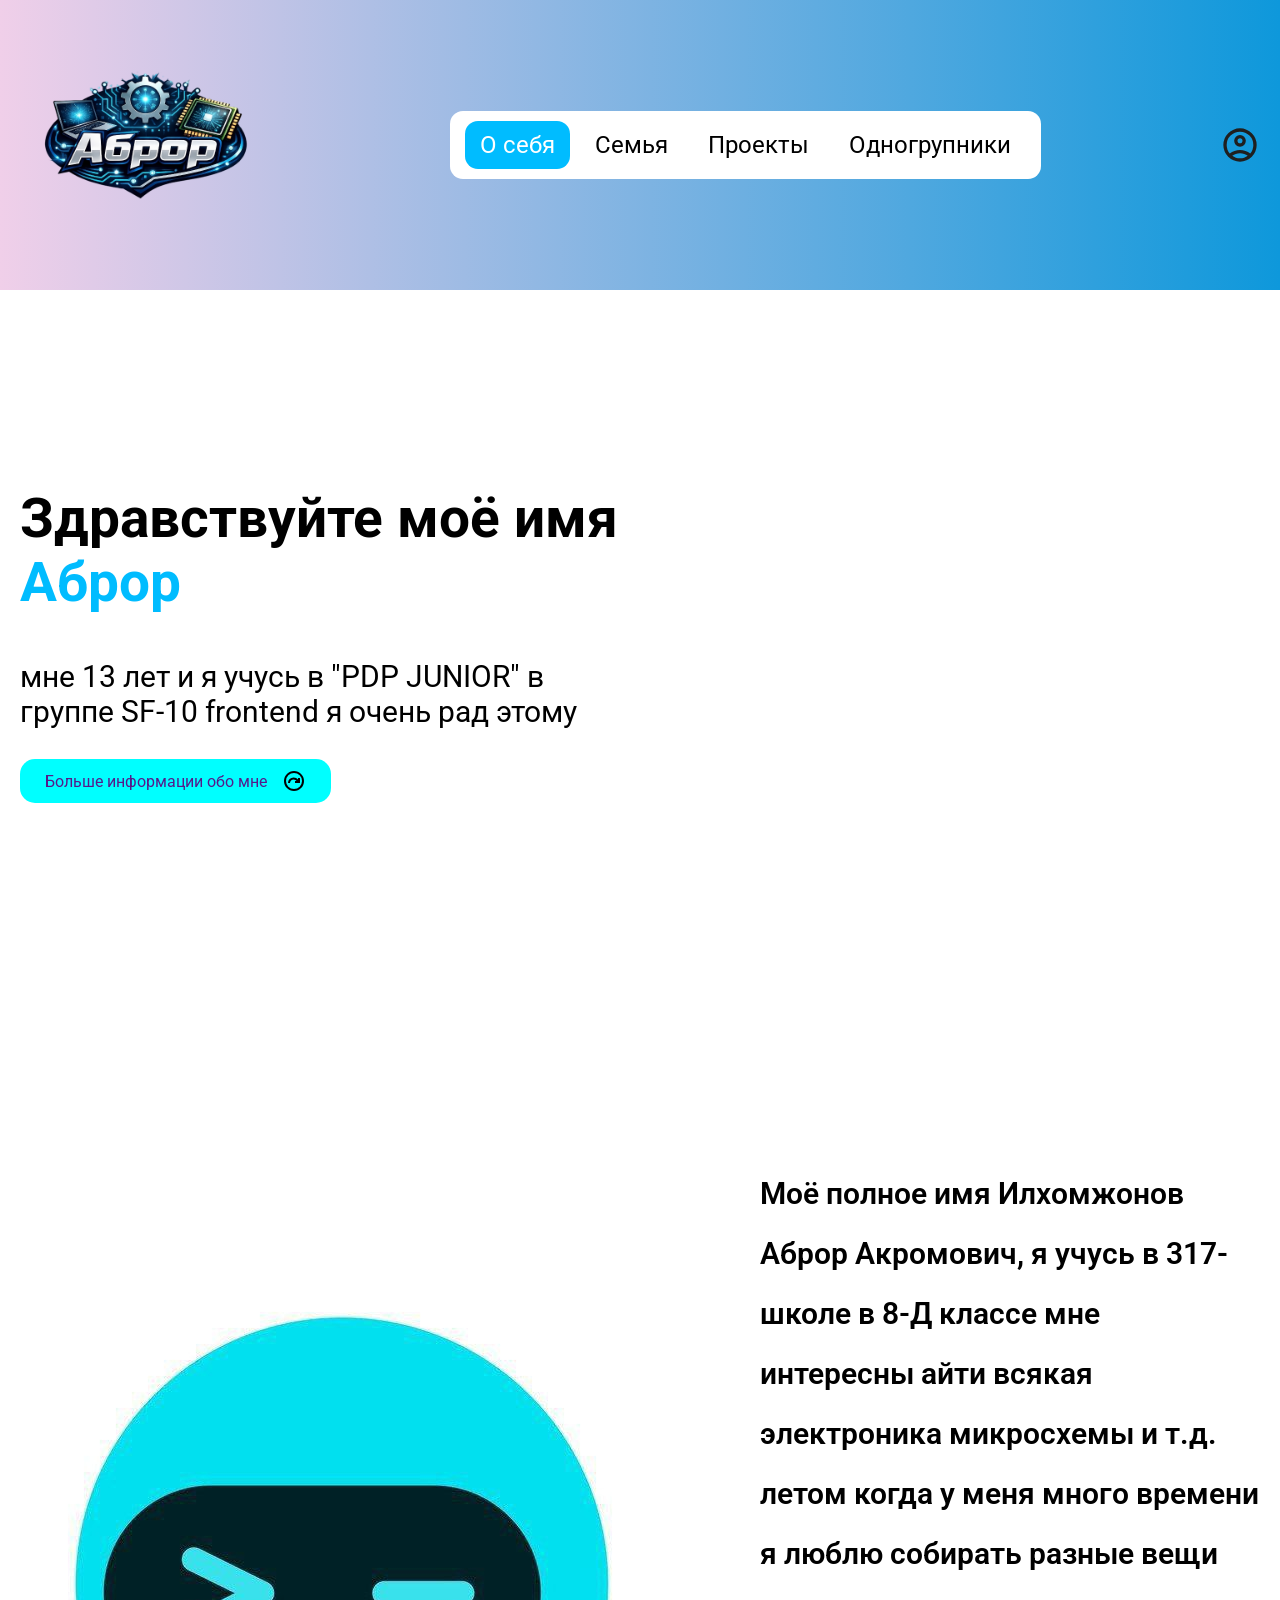
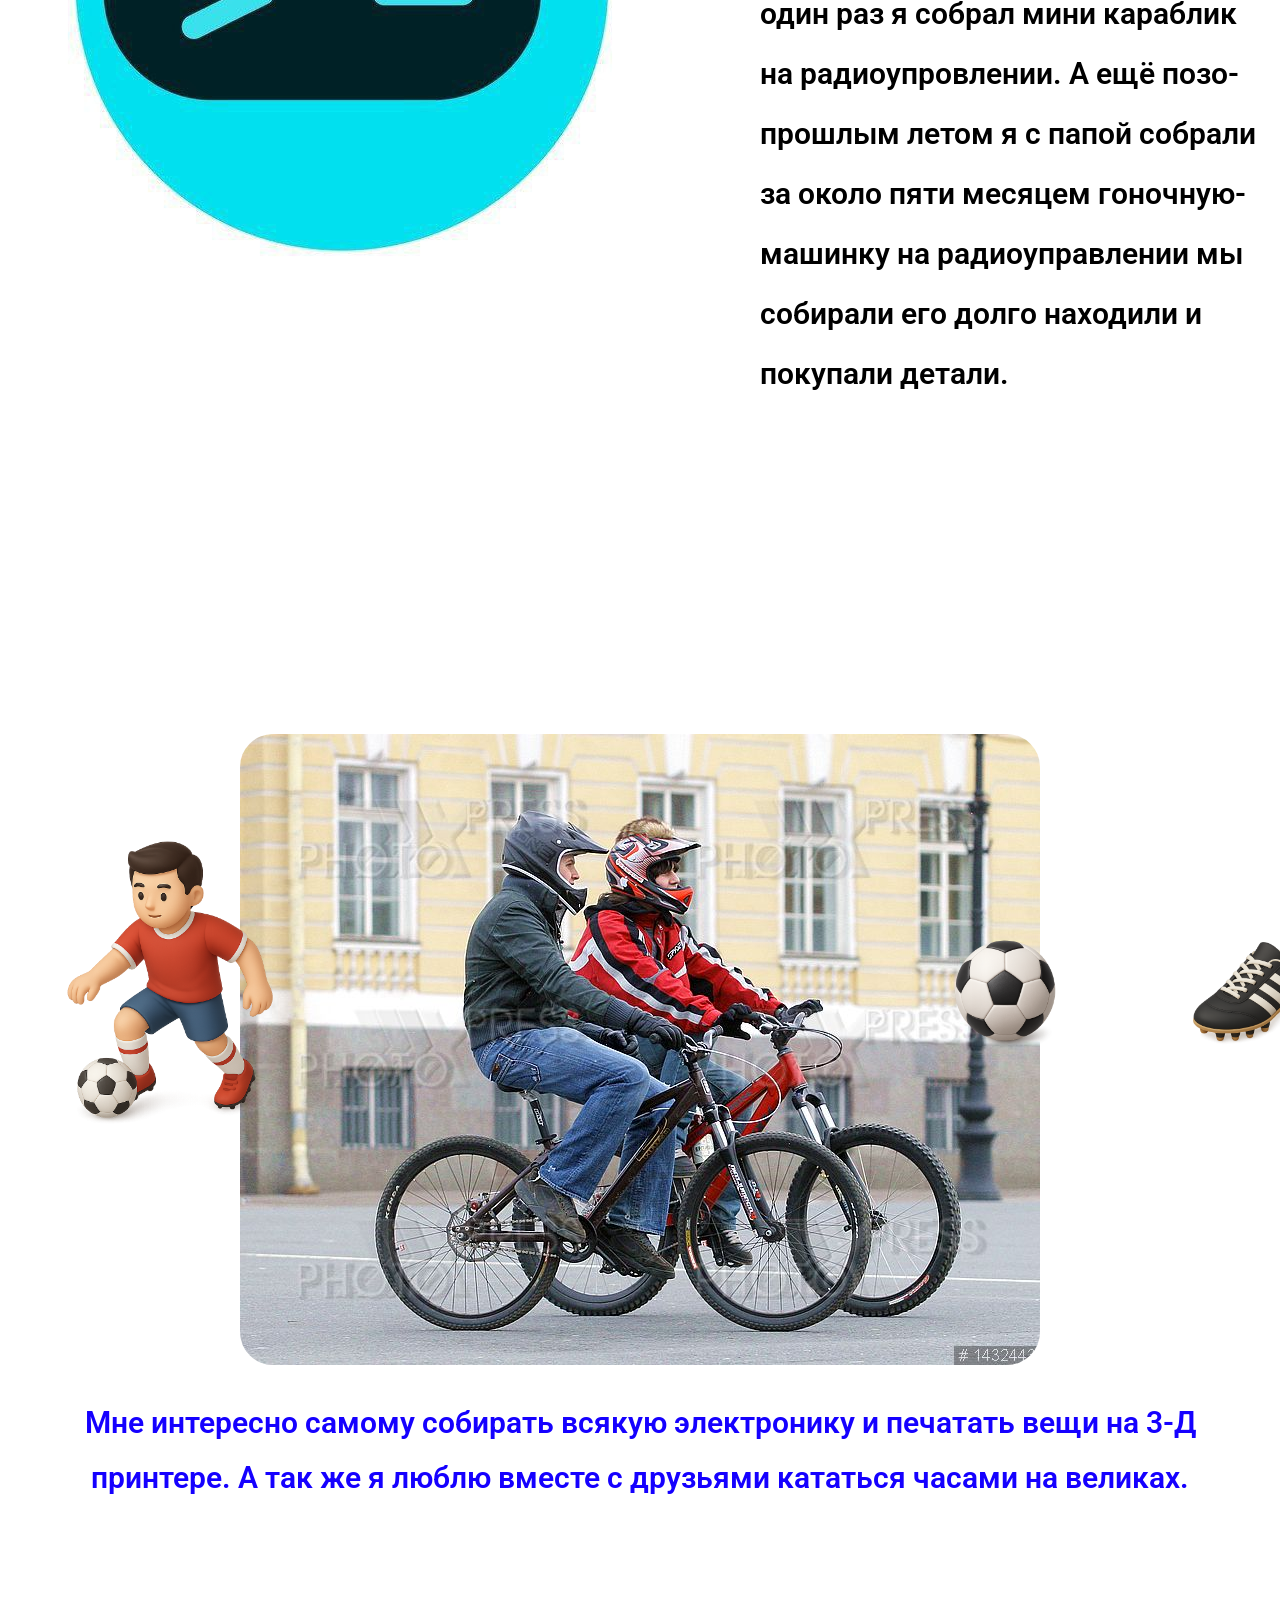
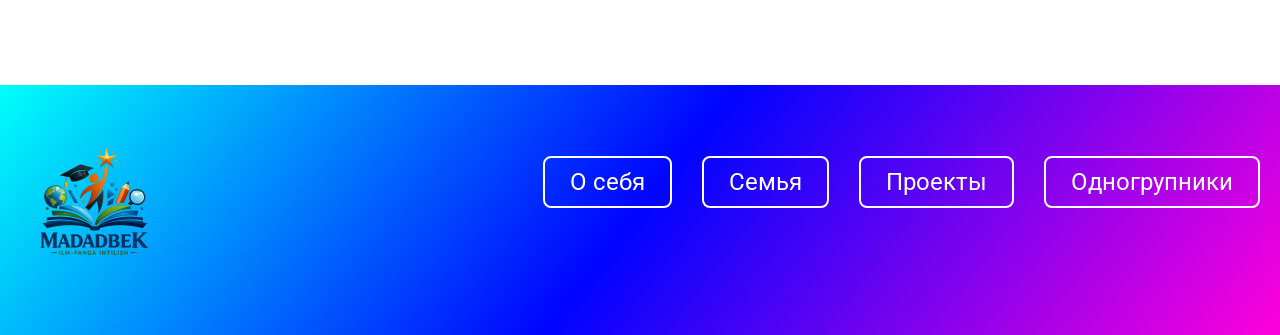
==== index.html @ 568f7637 "kkk" ====
<!DOCTYPE html>
<html lang="en">
<head>
    <meta charset="UTF-8">
    <meta name="viewport" content="width=device-width, initial-scale=1.0">
    <title>Abror-portfolio</title>
    <link rel="stylesheet" href="https://unpkg.com/aos@next/dist/aos.css">
    <link rel="stylesheet" href="./main.css">
</head>
<body>
    
    <header class="site-header">
        <div class="container">
            
            <div class="header-wrapper">
                
                <a href="./index.html" data-aos="slide-right">
                    <img src="./img/my-logo.png" width="250" alt="image">
                </a>
                
                <nav class="navbar" data-aos="slide-down" data-aos-duration="1500" data-aos-easing="linear">
                    <ul class="navbar-list">
                        <li class="navbar-item">
                            <a class="navbar-link firdavs" href="./index.html">
                                О себя
                            </a>
                        </li>
                        
                        <li class="navbar-item">
                            <a class="navbar-link" href="./family.html">
                                Семья
                            </a>
                        </li>
                        
                        <li class="navbar-item">
                            <a class="navbar-link" href="./projects.html">
                                Проекты
                            </a>
                        </li>
                        
                        <li class="navbar-item">
                            <a class="navbar-link" href="./friends.html">
                                Одногрупники
                            </a>
                        </li>
                    </ul>
                </nav>
                
                <div class="header-box">
                    <label for="modal-toggle" class="account-btn">
                        <img class="account-img" width="40" src="./images/account.svg" alt="">
                    </label>
                    
                    <input type="checkbox" id="modal-toggle" />
                    
                    <div class="modal">
                        <div class="modal-content">
                            <label for="modal-toggle" class="close-btn">&times;</label>
                            
                            <h2>Kirish</h2>
                            
                            <form>
                                <input type="email" placeholder="Email" required>
                                <input type="password" placeholder="Parol" required>
                                <button type="submit">Вход</button>
                            </form>
                        </div>
                    </div>
                </div>
                
            </div>
            
        </div>
    </header>
    
    <main class="site-main">
        <section class="hero">
            <div class="container">
                
                <div class="hero-wrapper">
                    <div class="hero-texts-wrapper">
                        <h1 class="hero-title" data-aos="fade-down">
                            Здравствуйте моё имя
                            <span class="hero-span">
                                Аброр
                            </span>
                        </h1>
                        
                        <p class="hero-desc" data-aos="fade-down" data-aos-delay="500">
                            мне 13 лет и я учусь в  "PDP JUNIOR" в группе SF-10 frontend я очень рад этому
                        </p>
                        
                        <a class="hero-link" href="" data-aos="fade-down" data-aos-delay="700">
                            Больше информации обо мне
                            <img src="./images/necticon.svg" alt="">
                        </a>
                        
                        <ul class="social-list" data-aos="fade-down" data-aos-delay="1000">
                            <li class="social-item">
                                <a class="social-link" href="">
                                    <img src="./images/facebook.svg" alt="">
                                </a>
                            </li>
                            
                            <li class="social-item">
                                <a class="social-link" href="">
                                    <img src="./images/twitter.svg" alt="">
                                </a>
                            </li>
                            
                            <li class="social-item">
                                <a class="social-link" href="">
                                    <img src="./images/instagram.svg" alt="">
                                </a>
                            </li>
                        </ul>
                    </div>
                    
                    <img data-aos="zoom-out" src="./одногрупники/Abror.png" width="500" alt="">
                    
                </div>
                
                
            </div>
        </section>
        
        <section class="aboutme">
            
            <img class="robot-img" data-aos="fade-right" 
            data-aos-duration="2000"
            data-aos-delay="1000"
            src="./images/robot2.png" alt="">
            
            <div class="container">
                
                <div class="aboutme-wrapper">
                    
                    <img src="./images/pdplogo.jpg" alt="">
                    
                    <div class="aboutme-text-wrapper">
                        
                        <p class="aboutme-desc">
                            Моё полное имя Илхомжонов Аброр Акромович, я учусь в 317-школе в 8-Д классе мне интересны айти всякая электроника микросхемы и т.д. летом когда у меня много времени я люблю собирать разные вещи один раз я собрал мини караблик на радиоупровлении. А ещё позо-прошлым летом я с папой собрали за около пяти месяцем гоночную-машинку на радиоуправлении мы собирали его долго находили и покупали детали. 
                        </p>
                        
                    </div>
                    
                </div>
                
            </div>
        </section>
        
        <section class="hobby">
            
            <img class="player" src="./images/soccerplayer.png" alt="">
            <img class="ball"
            src="./images/soccerball.png" 
            
            alt="">
            
            <img class="boots" 
            src="./images/soccerboots.png" 
            data-aos="slide-left"
            data-aos-duration="1000"
            data-aos-delay="500"
            alt="">
            
            <div class="container">
                
                <img class="hobby-img" src="./img/image.png" alt="image">
                
                <p class="hobby-desc">
                    Мне интересно самому собирать всякую электронику и печатать вещи на 3-Д принтере. 
                    А так же я люблю вместе с друзьями кататься часами на великах.
                </p>
                
            </div>
        </section>
    </main>
    
    <footer class="site-footer">
        <div class="container">
            
            <div class="footer-wrapper">
                
                <a class="logo-link" href="./index.html">
                    <img class="logo-img" width="150" src="./images/logoimg.png" alt="">
                </a>
                
                <ul class="footer-list">
                    <li class="footer-item" data-aos="slide-down" data-aos-duration="1000" data-aos-delay="500">
                        <a class="footer-link"
                        
                        href="#">
                        О себя
                    </a>
                </li>
                
                <li class="footer-item"  data-aos="slide-down" data-aos-duration="1000" data-aos-delay="700">
                    <a class="footer-link" href="#">
                        Семья
                    </a>
                </li>
                
                <li class="footer-item"  data-aos="slide-down" data-aos-duration="1000" data-aos-delay="900">
                    <a class="footer-link" href="#">
                        Проекты
                    </a>
                </li>
                
                <li class="footer-item"  data-aos="slide-down" data-aos-duration="1000" data-aos-delay="1100">
                    <a class="footer-link footer-friends-link" href="#">
                        Одногрупники
                    </a>
                </li>
            </ul>
            
        </div>
        
    </div>
</footer>


<script src="https://unpkg.com/aos@next/dist/aos.js"></script>

<script>
    AOS.init();
</script>

</body>
</html>
---- main.css ----
@import url(https://fonts.googleapis.com/css2?family=Roboto:wght@100;200;300;400;500;600;800;900&display=swap);

body {
  font-family: 'Roboto', sans-serif;
}

*,
*::before,
*::after {
  box-sizing: border-box;
}

html {
  scroll-behavior: smooth;
}

body {
  margin: 0;
  overflow-x: hidden;
  /* font-family: serif; */
}

img {
  display: block;
}

ul {
  list-style-type: none;
  margin-block: 0;
  padding-left: 0;
}

a {
  text-decoration-line: none;
}

.container {
  max-width: 1340px;
  width: 100%;
  margin-inline: auto;
  padding-inline: 20px;
}

.site-header {
  padding-block: 20px;
  background: linear-gradient(90deg, #f0cfe9, #0e98db);
}

.header-wrapper {
  display: flex;
  justify-content: space-between;
  align-items: center;
}

.navbar {
  background-color: #fff;
  padding: 20px 15px;
  border-radius: 13px;
}

.navbar-list {
  display: flex;
  align-items: center;
  gap: 10px;
}

.navbar-link {
  font-size: 24px;
  padding: 10px 15px;
  border-radius: 13px;
  color: #000000;
  
}

.firdavs {
  background-color: #00bcff;
  color: #fff;
}

.header-box {
  display: flex;
  align-items: center;
}

.darkmode-btn {
  display: flex;
  background-color: transparent;
  border: none;
}

.account-btn {
  background-color: transparent;
  border: none;
}

.light-img {
  display: none;
}

/* ================================================================================== */

.hero {
  padding-block: 150px;
}

.hero-wrapper {
  display: flex;
  justify-content: space-between;
  align-items: center;
}

.hero-texts-wrapper {
  width: 600px;
}

.hero-title {
  font-size: 55px;
}

.hero-desc {
  font-size: 30px;
}

.hero-span {
  color: #00bcff;
}

.hero-link {
  display: flex;
  align-items: center;
  gap: 15px;
  background-color: aqua;
  width: max-content;
  padding: 10px 25px;
  border-radius: 15px;
}

.social-list {
  display: flex;
  align-items: center;
  gap: 20px;
}

/* ================================================================================== */

.aboutme {
  padding-block: 150px;
  position: relative;
}

.robot-img {
  width: 200px;
  position: absolute;
  right: 0;
}

.aboutme-wrapper {
  display: flex;
  justify-content: space-between;
  align-items: center;
}

.aboutme-text-wrapper {
  width: 500px;
}

.aboutme-desc {
  font-size: 30px;
  font-weight: 600;
  line-height: 60px;
}

.hobby {
  padding-block: 150px;
  position: relative;
}

.player {
  width: 300px;
  position: absolute;
  left: 20px;
  top: 250px;
}

.ball {
  width: 150px;
  position: absolute;
  right: 200px;
  top: 30%;
  animation-name: ball;
  animation-duration: 4s;
  animation-iteration-count: 1;
  animation-delay: 700;
}

.boots {
  width: 150px;
  position: absolute;
  right: 100px;
  top: 30%;
}

.hobby-img {
  border-radius: 33px;
  width: 800px;
  margin-inline: auto;
  
}

.hobby-desc {
  font-size: 30px;
  font-weight: 600;
  line-height: 55px;
  text-align: center;
  color: #1500ff;
}

@keyframes ball {
  0% {
    transform: translateX(-10px);
  }

  25% {
    transform: translateX(100px);
  }

  50% {
    transform: translateX(-1000px);
    
  }

  75% {
    
  }

  100% {
    transform: translateX(px);
    
  }
}

.site-footer {
  background: linear-gradient(128deg, #00fffa, #0004ff, #ff00dc);
  padding-block: 50px;
}

.footer-wrapper {
  display: flex;
  align-items: center;
  justify-content: space-between;
}

.footer-list {
  display: flex;
  gap: 30px;
}

.footer-link {
  font-size: 24px;
  border: 2px solid #ffffff;
  padding: 10px 25px;
  border-radius: 8px;
  color: #ffffff;
  transition: 0.3s linear
}

.footer-link:hover {
  background-color: #fff;
  color: #0004ff;
}

.footer-friends-link:hover {
  background-color: #fff;
  color: #ff00dc;
}



/* Hide checkbox */
#modal-toggle {
    display: none;
}

/* Modal overlay */
.modal {
    position: fixed;
    inset: 0;
    background: rgba(0,0,0,0.6);
    display: flex;
    justify-content: center;
    align-items: center;
    opacity: 0;
    pointer-events: none;
    transition: opacity 0.3s ease;
    z-index: 999;
}

/* Show modal when checked */
#modal-toggle:checked + .modal {
    opacity: 1;
    pointer-events: auto;
}

/* Modal content */
.modal-content {
    background: #fff;
    padding: 32px 28px;
    border-radius: 24px;
    width: 90%;
    max-width: 400px;
    position: relative;
    box-shadow: 0 40px 80px rgba(0,0,0,0.7);
    transform: scale(0.7);
    transition: transform 0.3s ease;
}

#modal-toggle:checked + .modal .modal-content {
    transform: scale(1);
}

/* Close button */
.close-btn {
    position: absolute;
    top: 18px;
    right: 18px;
    font-size: 26px;
    cursor: pointer;
    color: red;
    transition: color 0.3s;
}

.close-btn:hover {
    color: #f87171;
}

/* Modal header */
.modal-content h2 {
    margin-bottom: 24px;
    text-align: center;
    font-size: 26px;
    color: #000;
}

/* Form styling */
form {
    display: flex;
    flex-direction: column;
    gap: 16px;
}

input {
    padding: 12px 16px;
    border-radius: 12px;
    border: none;
    outline: none;
    font-size: 15px;
    background: #fff;
    color: #000;
    transition: background 0.3s;
    border: 2px solid #007bff;
}

input:focus {
    background: #fff;
}

form button {
    padding: 12px 16px;
    background: linear-gradient(135deg, #38bdf8, #6366f1);
    border: none;
    border-radius: 12px;
    color: #020617;
    font-weight: 600;
    cursor: pointer;
    transition: background 0.3s;
}

form button:hover {
    background: linear-gradient(135deg, #0ea5e9, #4f46e5);
}
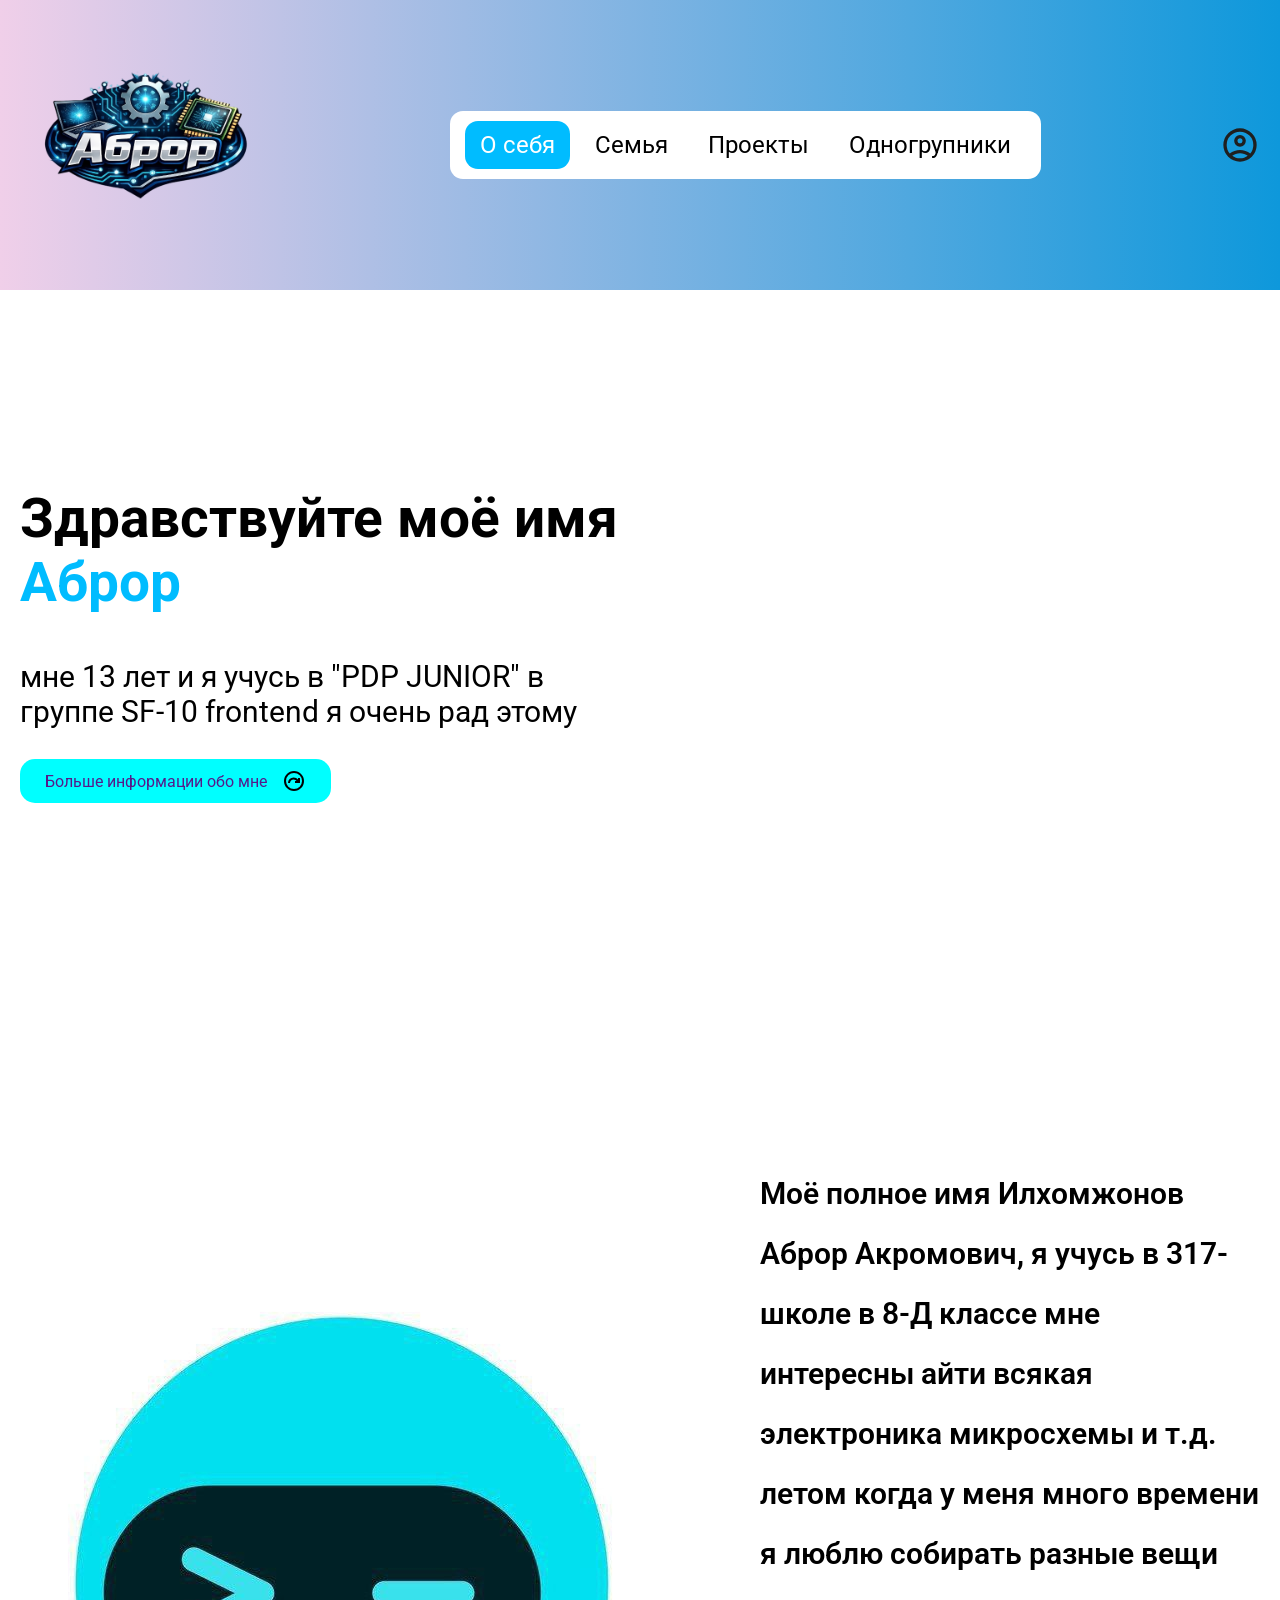
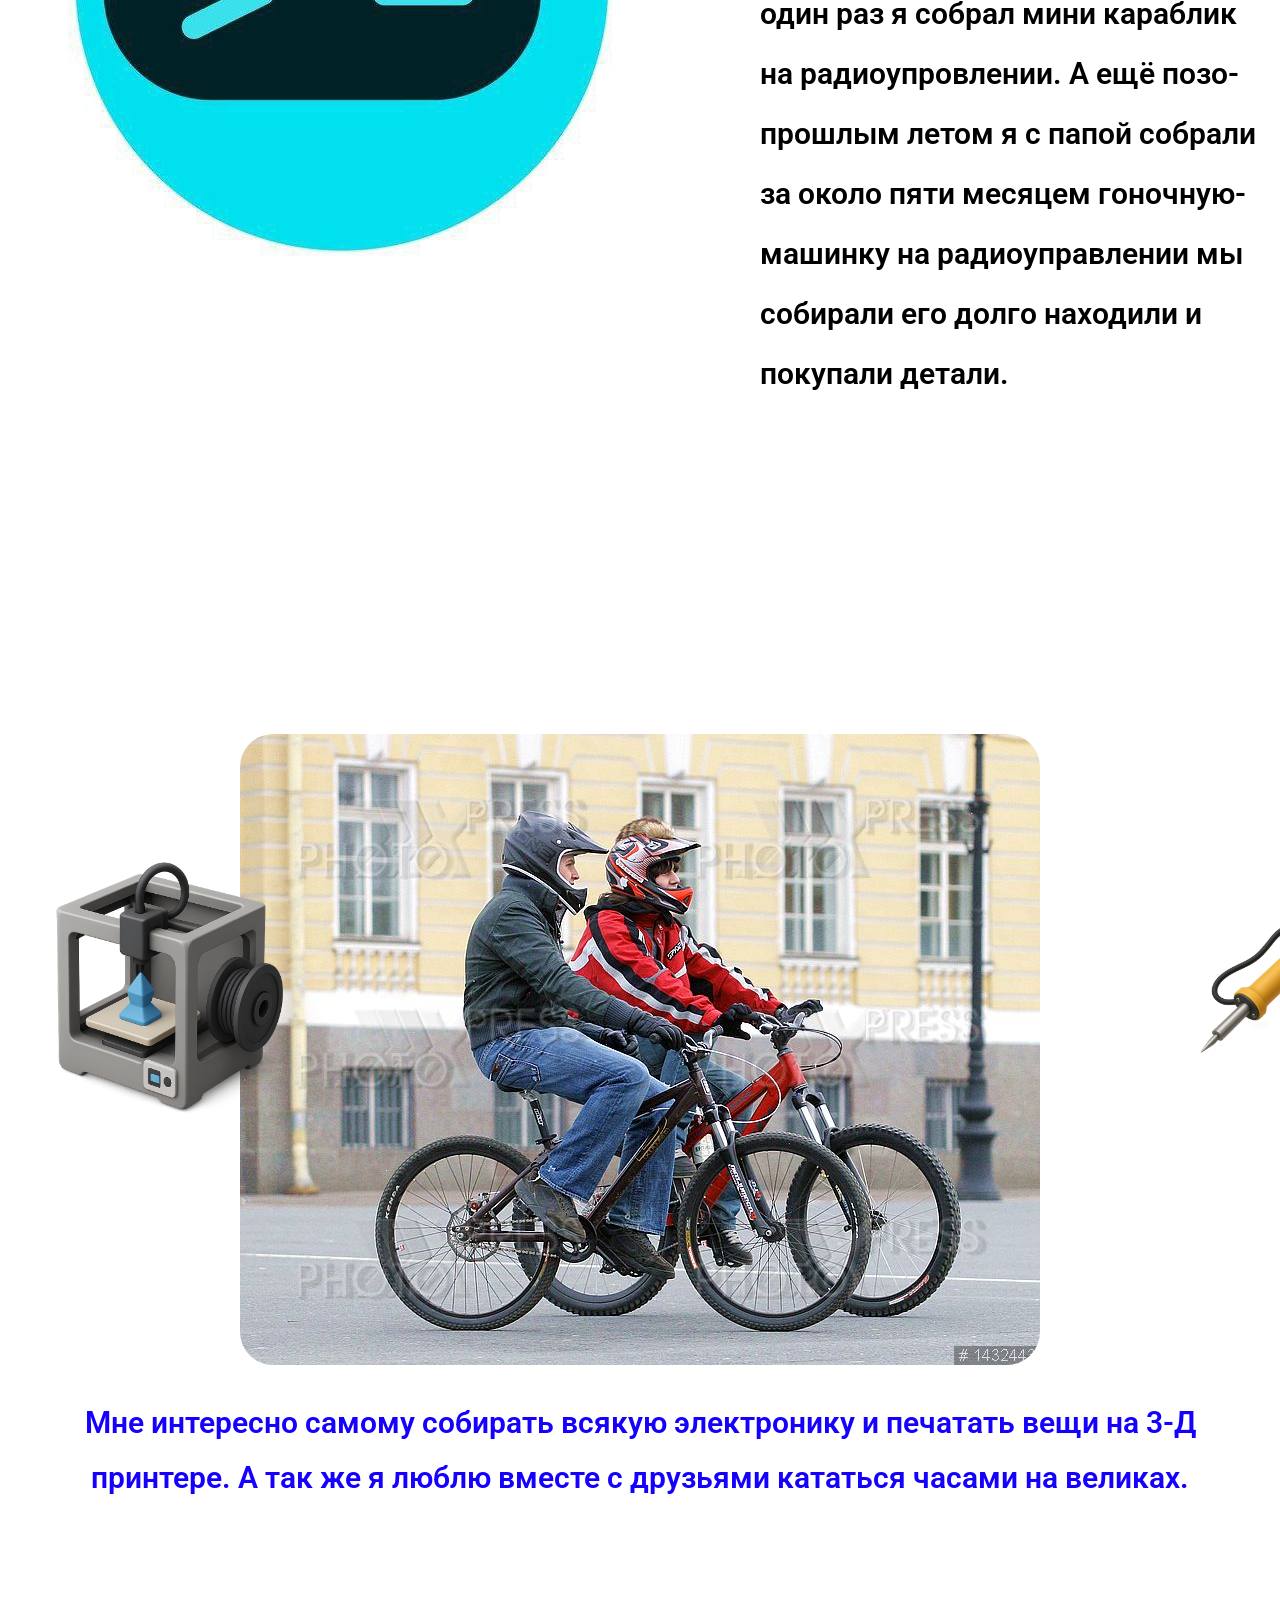
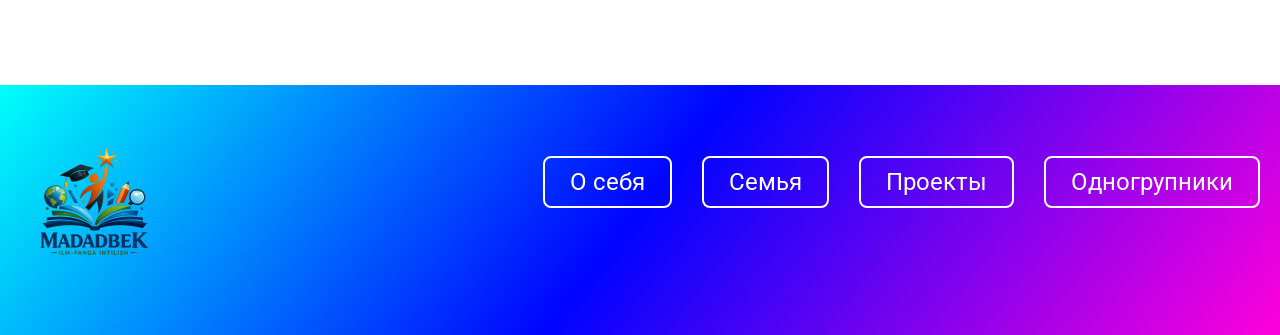
==== commit 3d9388c5: "ddd" ====
--- a/index.html
+++ b/index.html
@@ -129,7 +129,7 @@
             <img class="robot-img" data-aos="fade-right" 
             data-aos-duration="2000"
             data-aos-delay="1000"
-            src="./images/robot2.png" alt="">
+            src="./img/Microcircuits.png" alt="">
             
             <div class="container">
                 
@@ -152,21 +152,15 @@
         
         <section class="hobby">
             
-            <img class="player" src="./images/soccerplayer.png" alt="">
-            <img class="ball"
-            src="./images/soccerball.png" 
-            
-            alt="">
-            
+            <img class="player" src="./img/3d.png" alt="">            
             <img class="boots" 
-            src="./images/soccerboots.png" 
+            src="./img/Soldering iron.png" 
             data-aos="slide-left"
             data-aos-duration="1000"
             data-aos-delay="500"
             alt="">
             
-            <div class="container">
-                
+            <div class="container">            
                 <img class="hobby-img" src="./img/image.png" alt="image">
                 
                 <p class="hobby-desc">
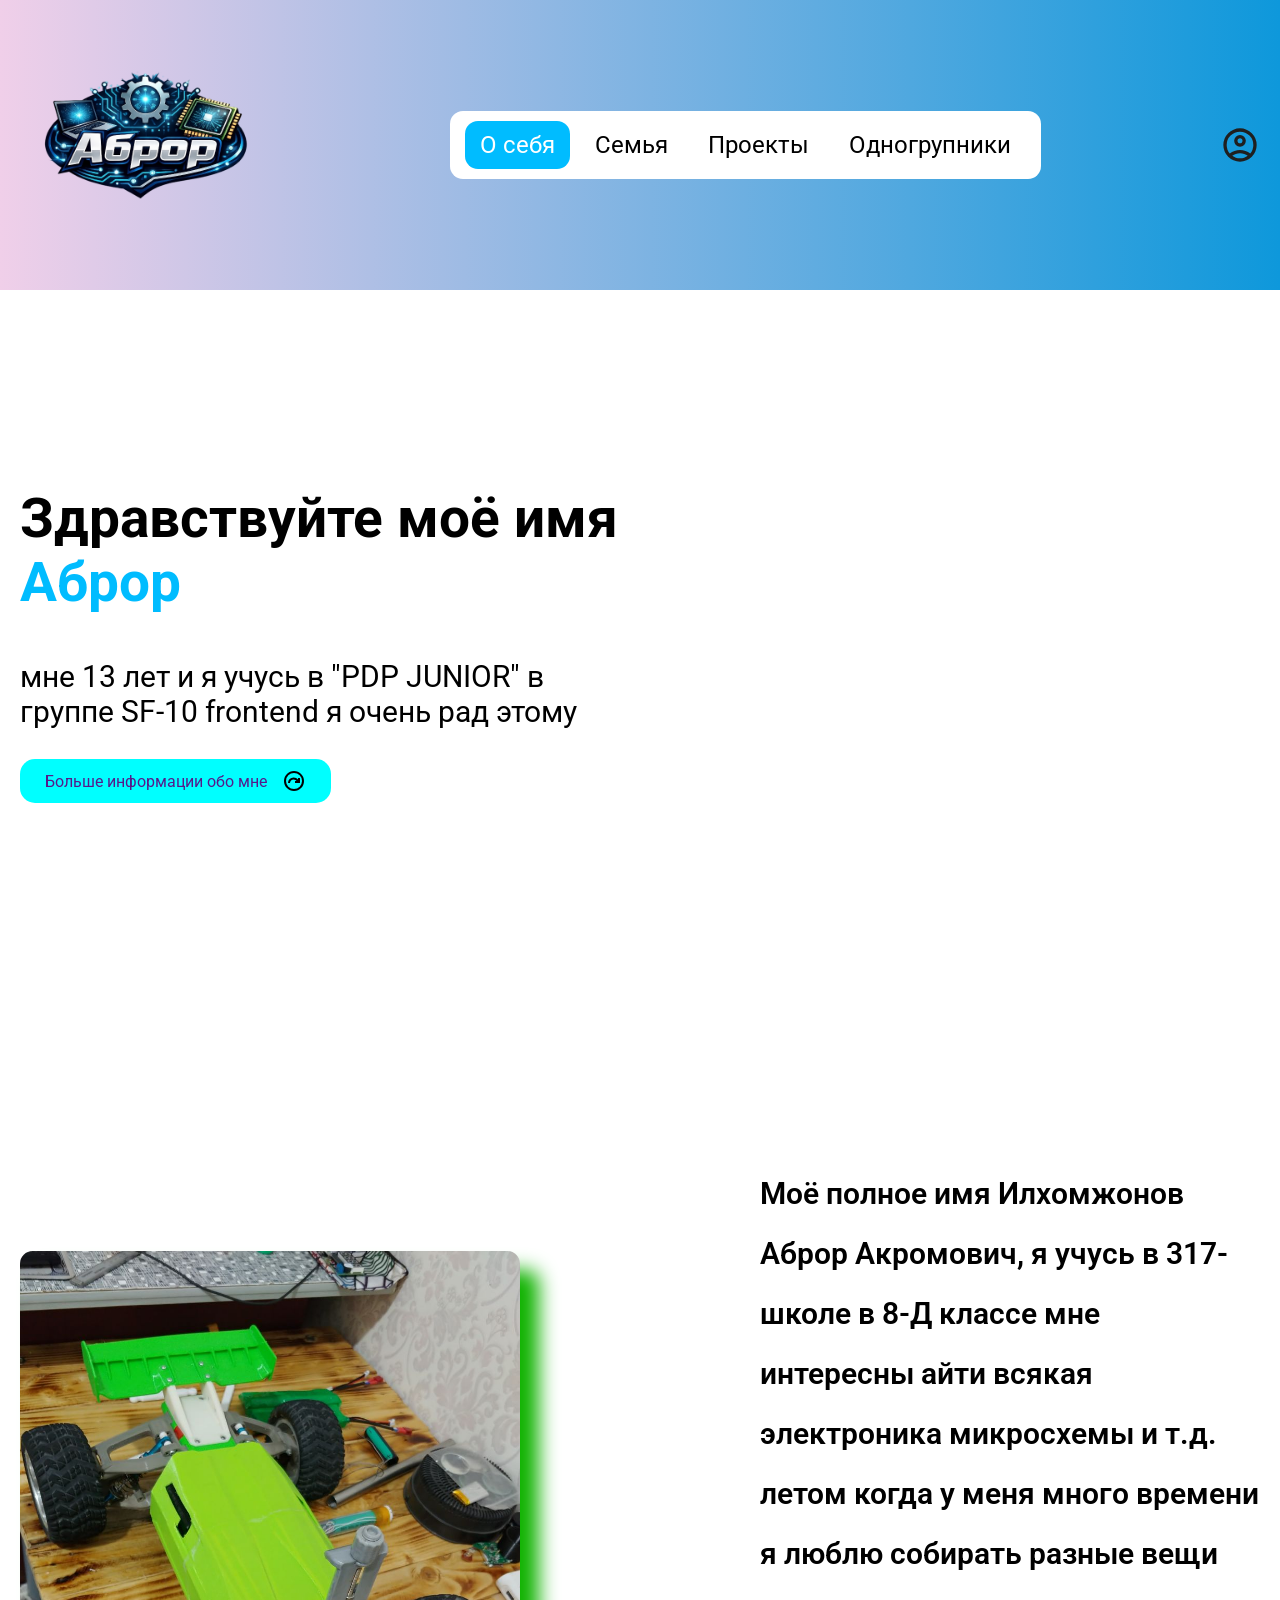
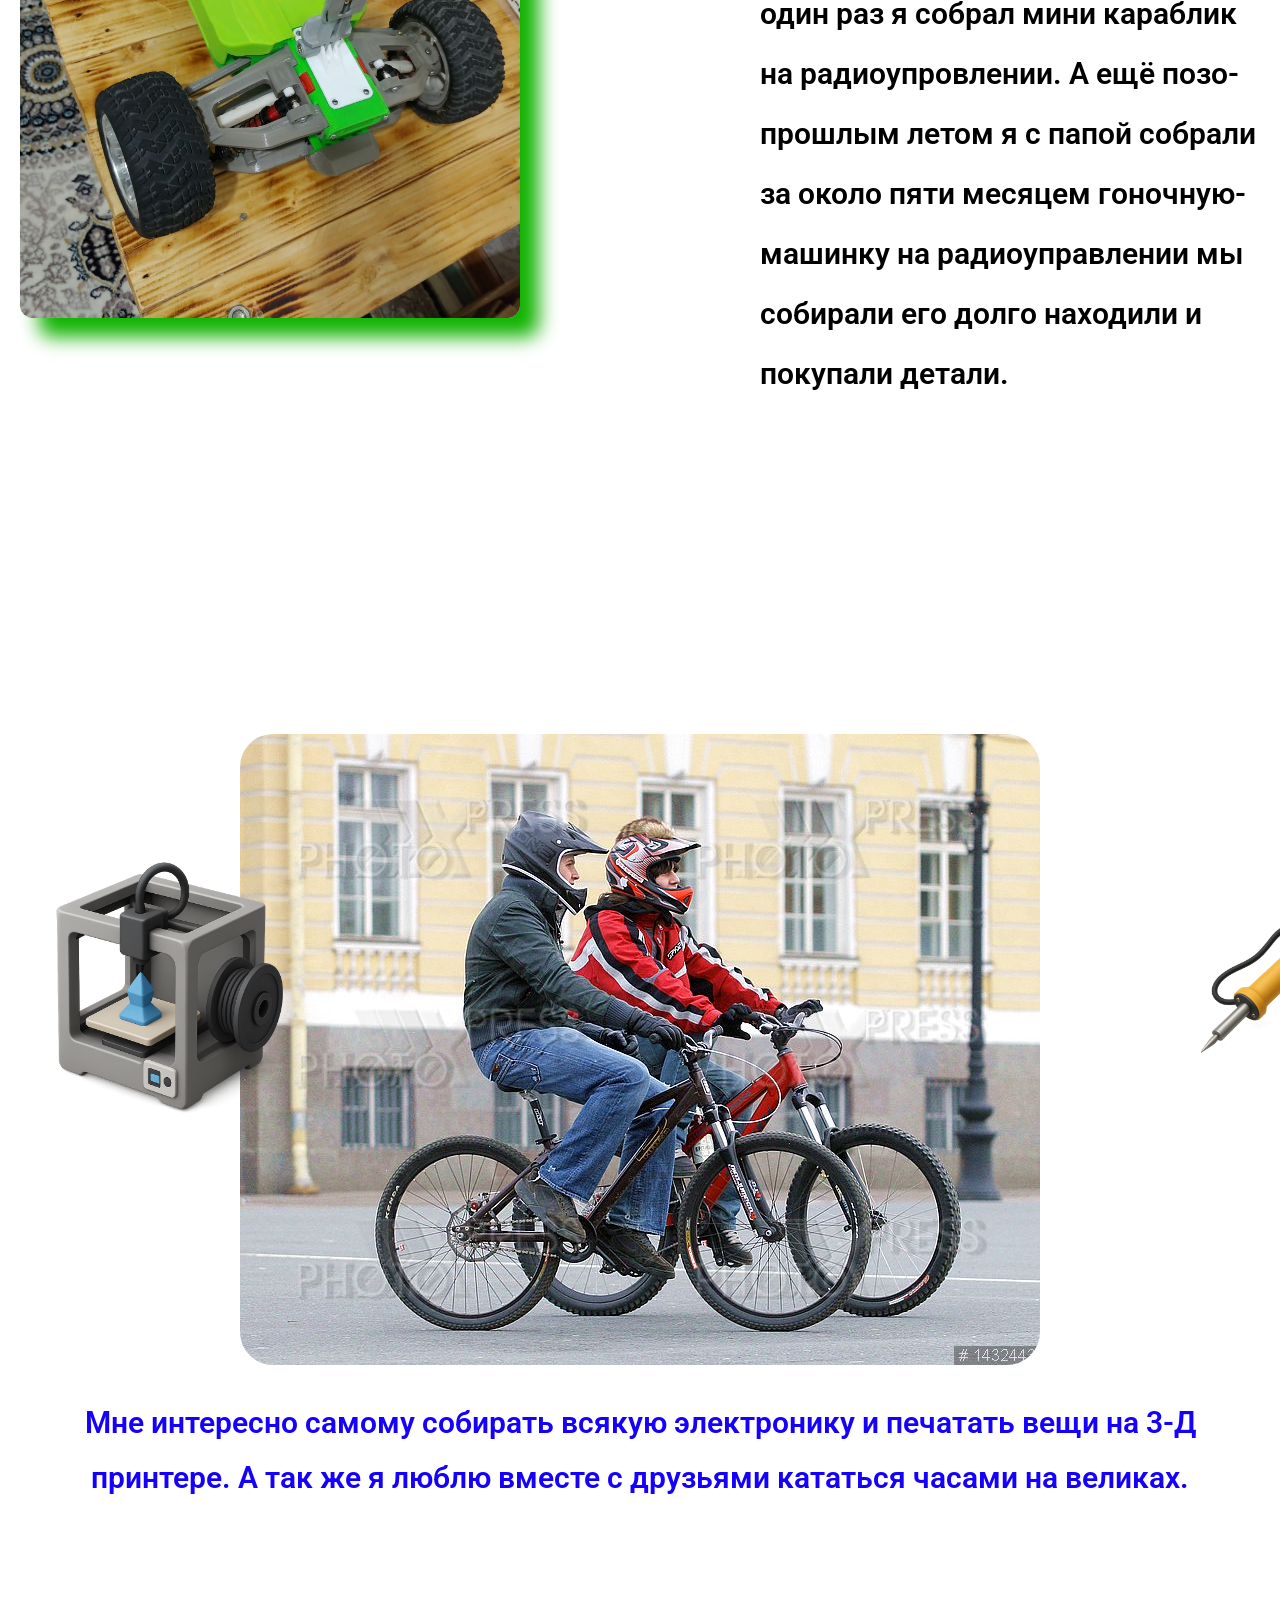
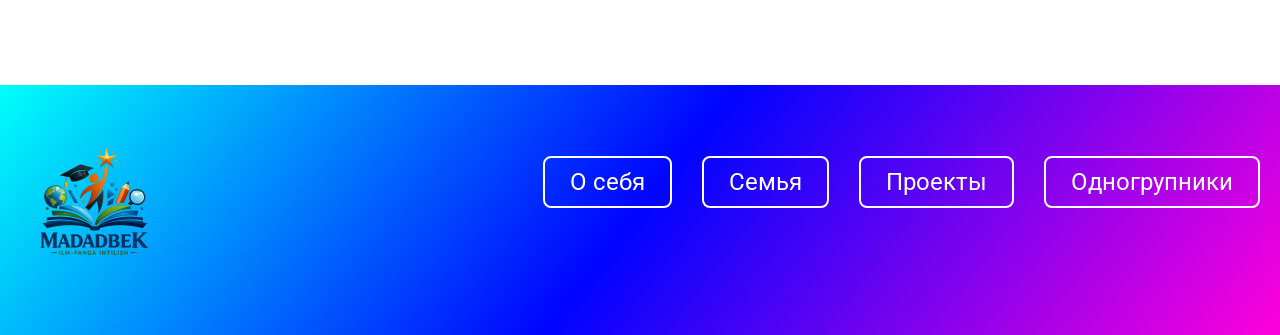
==== commit 725b85fa: "fff" ====
--- a/index.html
+++ b/index.html
@@ -6,7 +6,7 @@
     <title>Abror-portfolio</title>
     <link rel="stylesheet" href="https://unpkg.com/aos@next/dist/aos.css">
     <link rel="stylesheet" href="./main.css">
-</head>
+
 <body>
     
     <header class="site-header">
@@ -135,7 +135,7 @@
                 
                 <div class="aboutme-wrapper">
                     
-                    <img src="./images/pdplogo.jpg" alt="">
+                    <img class="mycar" width="500px" src="./images/car.png" alt="">
                     
                     <div class="aboutme-text-wrapper">
                         
--- a/main.css
+++ b/main.css
@@ -32,6 +32,11 @@
 
 a {
   text-decoration-line: none;
+}
+
+.mycar {
+  border-radius: 12.67px;
+  box-shadow: 19px 19px 19px #11b302 ;
 }
 
 .container {
